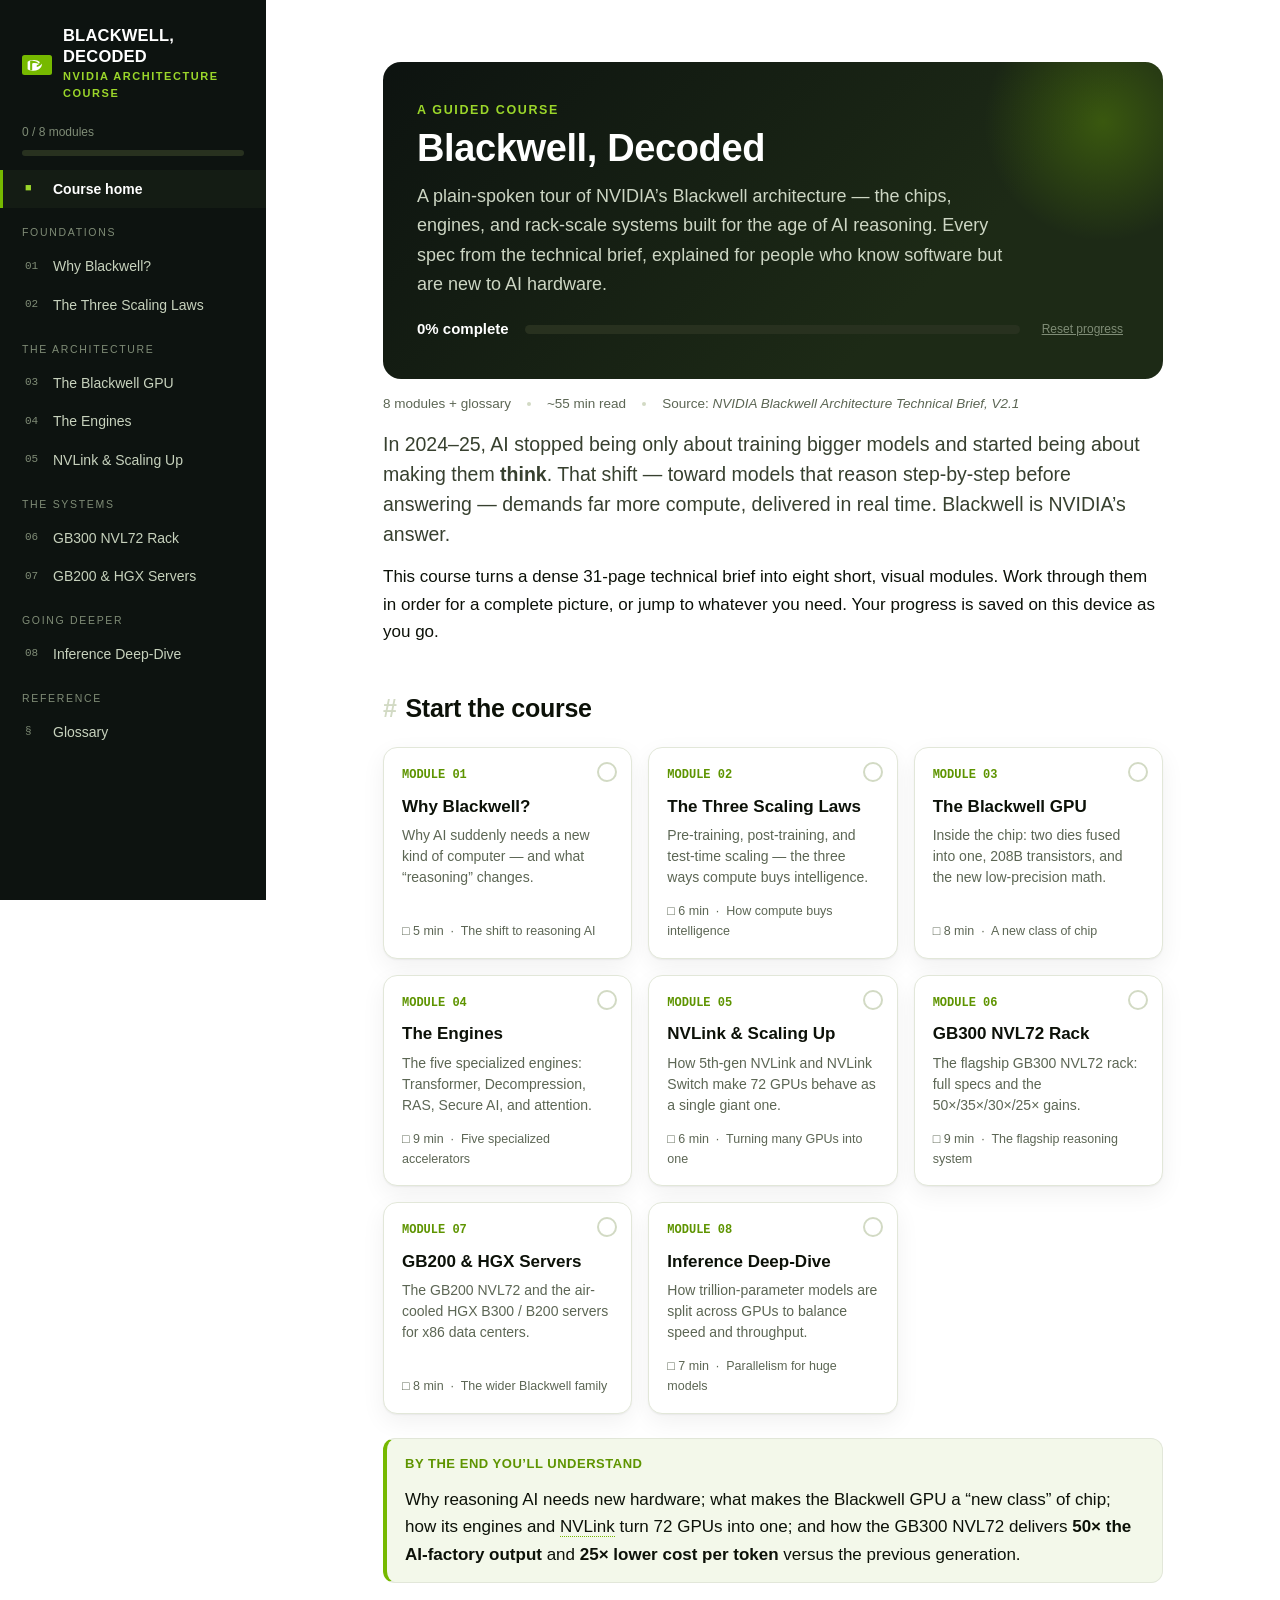
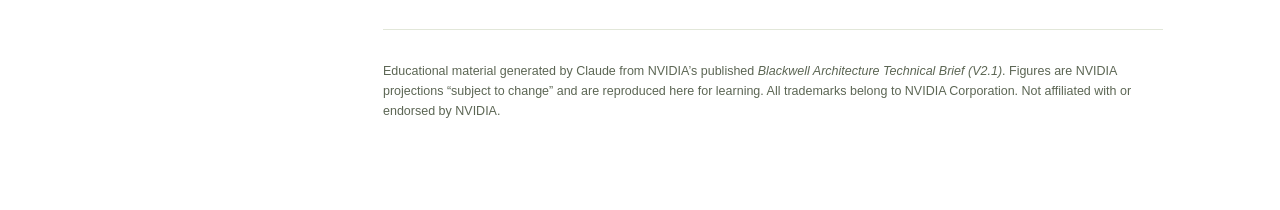
==== index.html @ b834a157 "Initial commit: Blackwell, Decoded course site Static, no-build HTML course on NVIDIA's Blackwell ar" ====
<!DOCTYPE html>
<html lang="en">
<head>
<meta charset="utf-8">
<meta name="viewport" content="width=device-width, initial-scale=1">
<title>Course home · Blackwell, Decoded</title>
<link rel="icon" href="data:image/svg+xml,%3Csvg xmlns='http://www.w3.org/2000/svg' viewBox='0 0 32 32'%3E%3Crect width='32' height='32' rx='6' fill='%2376b900'/%3E%3C/svg%3E">
<link rel="stylesheet" href="assets/style.css">
</head>
<body>
<div id="scrollbar"></div>
<div class="topbar"><button class="burger" aria-label="Menu"><span></span></button><b>Blackwell, <span class="nv">Decoded</span></b></div><div class="scrim"></div>
<div class="layout">
<aside class="sidebar" id="sidebar"><a class="brand" href="index.html"><svg class="logo" viewBox="0 0 48 32" xmlns="http://www.w3.org/2000/svg" aria-hidden="true"><rect width="48" height="32" rx="4" fill="#76b900"/><path d="M13 9.5c5.5-.9 11.5.4 14.5 5.2-3.8-2.2-8-2.4-11.2-1.2v10.8h-3.3V9.5zM9 11.4v11.3c4.6 3.1 11.7 3.7 17.4.6 3.8-2.1 5.6-5.8 5.6-9.6-1.9 2.9-4.8 4.7-8.4 5.6v-3c2.6-.8 4.6-2.4 4.9-5-3.4-3.6-9.6-4.2-16.1-2.4l-3.4 1.9z" fill="#fff"/></svg><span><b>Blackwell,</b> <b>Decoded</b><span>NVIDIA architecture course</span></span></a><div class="sb-prog"><div class="count">0 / 8 modules</div><div class="track"><div class="fill"></div></div></div><ul class="nav"><li><a data-file="index.html" href="index.html"><span class="num">&#9632;</span><span class="lbl">Course home</span></a></li><li class="sec">Foundations</li>
<li><a data-file="01-why-blackwell.html" data-id="why" href="01-why-blackwell.html"><span class="num">01</span><span class="lbl">Why Blackwell?</span><span class="chk"><svg width="16" height="16" viewBox="0 0 16 16" fill="none"><path d="M3 8.4l3.2 3.2L13 4.6" stroke="#76b900" stroke-width="2.2" stroke-linecap="round" stroke-linejoin="round"/></svg></span></a></li>
<li><a data-file="02-scaling-laws.html" data-id="scaling" href="02-scaling-laws.html"><span class="num">02</span><span class="lbl">The Three Scaling Laws</span><span class="chk"><svg width="16" height="16" viewBox="0 0 16 16" fill="none"><path d="M3 8.4l3.2 3.2L13 4.6" stroke="#76b900" stroke-width="2.2" stroke-linecap="round" stroke-linejoin="round"/></svg></span></a></li>
<li class="sec">The Architecture</li>
<li><a data-file="03-blackwell-gpu.html" data-id="gpu" href="03-blackwell-gpu.html"><span class="num">03</span><span class="lbl">The Blackwell GPU</span><span class="chk"><svg width="16" height="16" viewBox="0 0 16 16" fill="none"><path d="M3 8.4l3.2 3.2L13 4.6" stroke="#76b900" stroke-width="2.2" stroke-linecap="round" stroke-linejoin="round"/></svg></span></a></li>
<li><a data-file="04-the-engines.html" data-id="engines" href="04-the-engines.html"><span class="num">04</span><span class="lbl">The Engines</span><span class="chk"><svg width="16" height="16" viewBox="0 0 16 16" fill="none"><path d="M3 8.4l3.2 3.2L13 4.6" stroke="#76b900" stroke-width="2.2" stroke-linecap="round" stroke-linejoin="round"/></svg></span></a></li>
<li><a data-file="05-nvlink.html" data-id="nvlink" href="05-nvlink.html"><span class="num">05</span><span class="lbl">NVLink &amp; Scaling Up</span><span class="chk"><svg width="16" height="16" viewBox="0 0 16 16" fill="none"><path d="M3 8.4l3.2 3.2L13 4.6" stroke="#76b900" stroke-width="2.2" stroke-linecap="round" stroke-linejoin="round"/></svg></span></a></li>
<li class="sec">The Systems</li>
<li><a data-file="06-gb300-nvl72.html" data-id="gb300" href="06-gb300-nvl72.html"><span class="num">06</span><span class="lbl">GB300 NVL72 Rack</span><span class="chk"><svg width="16" height="16" viewBox="0 0 16 16" fill="none"><path d="M3 8.4l3.2 3.2L13 4.6" stroke="#76b900" stroke-width="2.2" stroke-linecap="round" stroke-linejoin="round"/></svg></span></a></li>
<li><a data-file="07-gb200-and-hgx.html" data-id="servers" href="07-gb200-and-hgx.html"><span class="num">07</span><span class="lbl">GB200 &amp; HGX Servers</span><span class="chk"><svg width="16" height="16" viewBox="0 0 16 16" fill="none"><path d="M3 8.4l3.2 3.2L13 4.6" stroke="#76b900" stroke-width="2.2" stroke-linecap="round" stroke-linejoin="round"/></svg></span></a></li>
<li class="sec">Going Deeper</li>
<li><a data-file="08-parallelism.html" data-id="parallel" href="08-parallelism.html"><span class="num">08</span><span class="lbl">Inference Deep-Dive</span><span class="chk"><svg width="16" height="16" viewBox="0 0 16 16" fill="none"><path d="M3 8.4l3.2 3.2L13 4.6" stroke="#76b900" stroke-width="2.2" stroke-linecap="round" stroke-linejoin="round"/></svg></span></a></li><li class="sec">Reference</li><li><a data-file="glossary.html" href="glossary.html"><span class="num">&#167;</span><span class="lbl">Glossary</span></a></li></ul></aside>
<div class="main"><div class="wrap content">

<div class="herobox">
  <div class="kicker">A guided course</div>
  <h1>Blackwell, Decoded</h1>
  <p>A plain-spoken tour of NVIDIA’s Blackwell architecture — the chips, engines, and rack-scale
  systems built for the age of AI reasoning. Every spec from the technical brief, explained for people who
  know software but are new to AI hardware.</p>
  <div class="bigprog">
    <span class="pct">0% complete</span>
    <div class="track"><div class="fill"></div></div>
    <button class="reset">Reset progress</button>
  </div>
</div>

<div class="meta">
  <span>8 modules + glossary</span><span class="dot"></span>
  <span>~55 min read</span><span class="dot"></span>
  <span>Source: <em>NVIDIA Blackwell Architecture Technical Brief, V2.1</em></span>
</div>

<p class="lede">In 2024–25, AI stopped being only about training bigger models and started being about
making them <strong>think</strong>. That shift — toward models that reason step-by-step before answering —
demands far more compute, delivered in real time. Blackwell is NVIDIA’s answer.</p>

<p>This course turns a dense 31-page technical brief into eight short, visual modules. Work through them in order
for a complete picture, or jump to whatever you need. Your progress is saved on this device as you go.</p>

<h2><span class="hsh">#</span>Start the course</h2>
<div class="cardgrid"><a class="mcard" data-id="why" href="01-why-blackwell.html"><span class="badge"><svg width="16" height="16" viewBox="0 0 16 16" fill="none"><path d="M3 8.4l3.2 3.2L13 4.6" stroke="#76b900" stroke-width="2.2" stroke-linecap="round" stroke-linejoin="round"/></svg></span><span class="n">MODULE 01</span><h3>Why Blackwell?</h3><p>Why AI suddenly needs a new kind of computer — and what “reasoning” changes.</p><span class="foot">&#9633; 5 min  ·  The shift to reasoning AI</span></a><a class="mcard" data-id="scaling" href="02-scaling-laws.html"><span class="badge"><svg width="16" height="16" viewBox="0 0 16 16" fill="none"><path d="M3 8.4l3.2 3.2L13 4.6" stroke="#76b900" stroke-width="2.2" stroke-linecap="round" stroke-linejoin="round"/></svg></span><span class="n">MODULE 02</span><h3>The Three Scaling Laws</h3><p>Pre-training, post-training, and test-time scaling — the three ways compute buys intelligence.</p><span class="foot">&#9633; 6 min  ·  How compute buys intelligence</span></a><a class="mcard" data-id="gpu" href="03-blackwell-gpu.html"><span class="badge"><svg width="16" height="16" viewBox="0 0 16 16" fill="none"><path d="M3 8.4l3.2 3.2L13 4.6" stroke="#76b900" stroke-width="2.2" stroke-linecap="round" stroke-linejoin="round"/></svg></span><span class="n">MODULE 03</span><h3>The Blackwell GPU</h3><p>Inside the chip: two dies fused into one, 208B transistors, and the new low-precision math.</p><span class="foot">&#9633; 8 min  ·  A new class of chip</span></a><a class="mcard" data-id="engines" href="04-the-engines.html"><span class="badge"><svg width="16" height="16" viewBox="0 0 16 16" fill="none"><path d="M3 8.4l3.2 3.2L13 4.6" stroke="#76b900" stroke-width="2.2" stroke-linecap="round" stroke-linejoin="round"/></svg></span><span class="n">MODULE 04</span><h3>The Engines</h3><p>The five specialized engines: Transformer, Decompression, RAS, Secure AI, and attention.</p><span class="foot">&#9633; 9 min  ·  Five specialized accelerators</span></a><a class="mcard" data-id="nvlink" href="05-nvlink.html"><span class="badge"><svg width="16" height="16" viewBox="0 0 16 16" fill="none"><path d="M3 8.4l3.2 3.2L13 4.6" stroke="#76b900" stroke-width="2.2" stroke-linecap="round" stroke-linejoin="round"/></svg></span><span class="n">MODULE 05</span><h3>NVLink &amp; Scaling Up</h3><p>How 5th-gen NVLink and NVLink Switch make 72 GPUs behave as a single giant one.</p><span class="foot">&#9633; 6 min  ·  Turning many GPUs into one</span></a><a class="mcard" data-id="gb300" href="06-gb300-nvl72.html"><span class="badge"><svg width="16" height="16" viewBox="0 0 16 16" fill="none"><path d="M3 8.4l3.2 3.2L13 4.6" stroke="#76b900" stroke-width="2.2" stroke-linecap="round" stroke-linejoin="round"/></svg></span><span class="n">MODULE 06</span><h3>GB300 NVL72 Rack</h3><p>The flagship GB300 NVL72 rack: full specs and the 50×/35×/30×/25× gains.</p><span class="foot">&#9633; 9 min  ·  The flagship reasoning system</span></a><a class="mcard" data-id="servers" href="07-gb200-and-hgx.html"><span class="badge"><svg width="16" height="16" viewBox="0 0 16 16" fill="none"><path d="M3 8.4l3.2 3.2L13 4.6" stroke="#76b900" stroke-width="2.2" stroke-linecap="round" stroke-linejoin="round"/></svg></span><span class="n">MODULE 07</span><h3>GB200 &amp; HGX Servers</h3><p>The GB200 NVL72 and the air-cooled HGX B300 / B200 servers for x86 data centers.</p><span class="foot">&#9633; 8 min  ·  The wider Blackwell family</span></a><a class="mcard" data-id="parallel" href="08-parallelism.html"><span class="badge"><svg width="16" height="16" viewBox="0 0 16 16" fill="none"><path d="M3 8.4l3.2 3.2L13 4.6" stroke="#76b900" stroke-width="2.2" stroke-linecap="round" stroke-linejoin="round"/></svg></span><span class="n">MODULE 08</span><h3>Inference Deep-Dive</h3><p>How trillion-parameter models are split across GPUs to balance speed and throughput.</p><span class="foot">&#9633; 7 min  ·  Parallelism for huge models</span></a></div>

<div class="callout key">
  <div class="t">By the end you’ll understand</div>
  <p>Why reasoning AI needs new hardware; what makes the Blackwell GPU a “new class” of chip; how its
  engines and <span class="gloss" data-term="NVLink">NVLink</span> turn 72 GPUs into one; and how the GB300 NVL72 delivers <strong>50× the AI-factory
  output</strong> and <strong>25× lower cost per token</strong> versus the previous generation.</p>
</div>

<div class="foot-note">
  <p>Educational material generated by Claude from NVIDIA’s published <em>Blackwell Architecture Technical
  Brief (V2.1)</em>. Figures are NVIDIA projections “subject to change” and are reproduced here for
  learning. All trademarks belong to NVIDIA Corporation. Not affiliated with or endorsed by NVIDIA.</p>
</div>

</div></div>
</div>
<script src="assets/glossary.js"></script>
<script src="assets/app.js"></script>

</body>
</html>
---- assets/style.css ----
/* ===========================================================
   Blackwell, Decoded — shared stylesheet
   =========================================================== */
:root{
  --nv:#76b900; --nv-d:#5e9400; --nv-l:#9bd62a;
  --ink:#0c1108; --bg:#ffffff; --soft:#f5f7f1; --soft2:#eef2e6;
  --muted:#5c6654; --line:#e2e7d9; --line2:#d2dac4;
  --sb:#0d1310; --sb2:#141c14; --sb-fg:#c7d2bd; --sb-mut:#7f8c76;
  --warn:#b8860b; --warnbg:#fff8e6; --info:#2f6f8f;
  --shadow:0 1px 2px rgba(12,17,8,.06),0 8px 24px rgba(12,17,8,.06);
  --radius:14px; --maxw:860px; --sbw:266px;
  --mono:"SF Mono",ui-monospace,"Cascadia Code","Roboto Mono",Menlo,Consolas,monospace;
  --sans:-apple-system,BlinkMacSystemFont,"Segoe UI",Inter,Roboto,"Helvetica Neue",Arial,sans-serif;
}
*{box-sizing:border-box}
html{scroll-behavior:smooth}
body{
  margin:0;font-family:var(--sans);color:var(--ink);background:var(--bg);
  line-height:1.62;font-size:17px;-webkit-font-smoothing:antialiased;
}
a{color:var(--nv-d);text-decoration:none}
a:hover{text-decoration:underline}

/* progress bar at very top */
#scrollbar{position:fixed;top:0;left:0;height:3px;width:0;background:linear-gradient(90deg,var(--nv),var(--nv-l));z-index:60;transition:width .1s linear}

/* ---------- layout ---------- */
.layout{display:flex;min-height:100vh}
.sidebar{
  width:var(--sbw);flex:0 0 var(--sbw);background:var(--sb);color:var(--sb-fg);
  position:sticky;top:0;height:100vh;overflow-y:auto;padding:22px 0 40px;
}
.main{flex:1;min-width:0;display:flex;flex-direction:column}
.wrap{width:100%;max-width:var(--maxw);margin:0 auto;padding:54px 40px 80px}

/* ---------- sidebar ---------- */
.brand{display:flex;align-items:center;gap:11px;padding:4px 22px 18px;text-decoration:none}
.brand .logo{width:30px;height:30px;flex:0 0 30px}
.brand b{color:#fff;font-size:16.5px;letter-spacing:.2px;line-height:1.15}
.brand span{display:block;color:var(--nv-l);font-size:11px;font-weight:600;letter-spacing:.14em;text-transform:uppercase}
.sb-prog{margin:2px 22px 14px;font-size:12px;color:var(--sb-mut)}
.sb-prog .track{height:6px;background:#28311f;border-radius:99px;overflow:hidden;margin-top:7px}
.sb-prog .fill{height:100%;width:0;background:linear-gradient(90deg,var(--nv),var(--nv-l));border-radius:99px;transition:width .4s ease}
.nav{list-style:none;margin:6px 0 0;padding:0}
.nav .sec{font-size:10.5px;letter-spacing:.16em;text-transform:uppercase;color:var(--sb-mut);padding:16px 22px 6px}
.nav a{
  display:flex;align-items:center;gap:10px;padding:8px 22px;color:var(--sb-fg);
  font-size:14px;border-left:3px solid transparent;text-decoration:none
}
.nav a:hover{background:var(--sb2);text-decoration:none}
.nav a.active{background:var(--sb2);border-left-color:var(--nv);color:#fff;font-weight:600}
.nav .num{font-family:var(--mono);font-size:11px;color:var(--sb-mut);width:18px;flex:0 0 18px}
.nav a.active .num{color:var(--nv-l)}
.nav .chk{margin-left:auto;width:16px;height:16px;flex:0 0 16px;opacity:0}
.nav a.done .chk{opacity:1}
.nav a.done .num{color:var(--nv)}

/* ---------- mobile top bar ---------- */
.topbar{display:none;position:sticky;top:0;z-index:40;background:var(--sb);color:#fff;
  align-items:center;gap:12px;padding:11px 16px}
.topbar b{font-size:15px}
.topbar .nv{color:var(--nv-l)}
.burger{background:none;border:0;cursor:pointer;padding:6px;display:flex}
.burger span{display:block;width:22px;height:2px;background:#fff;position:relative}
.burger span::before,.burger span::after{content:"";position:absolute;left:0;width:22px;height:2px;background:#fff}
.burger span::before{top:-7px}.burger span::after{top:7px}
.scrim{display:none;position:fixed;inset:0;background:rgba(0,0,0,.45);z-index:45}

/* ---------- hero / headings ---------- */
.kicker{font-size:12.5px;font-weight:700;letter-spacing:.13em;text-transform:uppercase;color:var(--nv-d)}
h1{font-size:38px;line-height:1.1;letter-spacing:-.01em;margin:.32em 0 .3em;font-weight:800}
h2{font-size:25px;line-height:1.2;margin:1.9em 0 .55em;font-weight:750;letter-spacing:-.01em;scroll-margin-top:78px}
h2 .hsh{color:var(--line2);font-weight:600;margin-right:.35em}
h3{font-size:18.5px;margin:1.6em 0 .4em;font-weight:700}
p{margin:.7em 0}
.lede{font-size:19.5px;line-height:1.55;color:#37402f}
.meta{display:flex;flex-wrap:wrap;gap:8px 16px;align-items:center;color:var(--muted);font-size:13.5px;margin:14px 0 4px}
.meta .dot{width:4px;height:4px;border-radius:99px;background:var(--line2)}
hr{border:0;border-top:1px solid var(--line);margin:34px 0}

/* ---------- key-number stat cards ---------- */
.stats{display:grid;grid-template-columns:repeat(auto-fit,minmax(150px,1fr));gap:14px;margin:22px 0}
.stat{background:var(--soft);border:1px solid var(--line);border-radius:var(--radius);padding:16px 16px 14px}
.stat .big{font-size:30px;font-weight:800;letter-spacing:-.02em;color:var(--nv-d);line-height:1}
.stat .lab{font-size:13px;color:var(--muted);margin-top:6px}
.stat.alt .big{color:var(--ink)}

/* ---------- callouts ---------- */
.callout{border:1px solid var(--line);border-left:4px solid var(--nv);background:var(--soft);
  border-radius:12px;padding:14px 18px;margin:20px 0}
.callout .t{font-weight:700;font-size:13px;letter-spacing:.04em;text-transform:uppercase;color:var(--nv-d);margin-bottom:3px}
.callout.key{border-left-color:var(--nv);background:#f3f8ea}
.callout.note{border-left-color:var(--info);background:#eef5f8}
.callout.note .t{color:var(--info)}
.callout.warn{border-left-color:var(--warn);background:var(--warnbg)}
.callout.warn .t{color:var(--warn)}
.callout p:first-child{margin-top:0}.callout p:last-child{margin-bottom:0}

/* ---------- tables ---------- */
.tablewrap{overflow-x:auto;margin:20px 0;border:1px solid var(--line);border-radius:12px}
table{border-collapse:collapse;width:100%;font-size:14.5px}
caption{caption-side:top;text-align:left;font-size:13px;color:var(--muted);padding:10px 14px 2px}
th,td{padding:10px 14px;text-align:left;border-bottom:1px solid var(--line)}
thead th{background:var(--soft2);font-size:12.5px;letter-spacing:.03em;text-transform:uppercase;color:#3c4632;position:sticky;top:0}
tbody tr:last-child td{border-bottom:0}
tbody tr:hover{background:#fafcf5}
td.num,th.num{font-family:var(--mono);font-variant-numeric:tabular-nums;text-align:right}
.hl{color:var(--nv-d);font-weight:700}

/* ---------- glossary inline term ---------- */
.gloss{border-bottom:1.5px dotted var(--nv);cursor:help;position:relative}
.tip{position:fixed;z-index:70;max-width:300px;background:var(--ink);color:#eef3e6;
  font-size:13.5px;line-height:1.5;padding:11px 13px;border-radius:10px;box-shadow:0 10px 30px rgba(0,0,0,.28);
  opacity:0;transform:translateY(4px);transition:opacity .12s,transform .12s;pointer-events:none}
.tip.show{opacity:1;transform:translateY(0)}
.tip b{color:var(--nv-l)}

/* ---------- diagrams ---------- */
figure{margin:24px 0}
.diagram{background:var(--soft);border:1px solid var(--line);border-radius:var(--radius);padding:20px}
.diagram svg{display:block;width:100%;height:auto}
figcaption{font-size:13px;color:var(--muted);margin-top:9px;text-align:center}
.legend{display:flex;flex-wrap:wrap;gap:6px 16px;justify-content:center;margin-top:10px;font-size:12.5px;color:var(--muted)}
.legend i{display:inline-block;width:11px;height:11px;border-radius:3px;margin-right:6px;vertical-align:-1px}

/* ---------- compare two-col ---------- */
.duo{display:grid;grid-template-columns:1fr 1fr;gap:14px;margin:20px 0}
.duo .card{border:1px solid var(--line);border-radius:12px;padding:16px 18px;background:#fff}
.duo .card h4{margin:0 0 6px;font-size:15px}
.duo .card.win{border-color:var(--nv);background:#f3f8ea}
@media(max-width:620px){.duo{grid-template-columns:1fr}}

/* ---------- pills / chips ---------- */
.pill{display:inline-block;font-size:12px;font-weight:600;padding:3px 10px;border-radius:99px;background:var(--soft2);color:#3c4632;margin:0 4px 4px 0}
.pill.g{background:#e7f3d4;color:var(--nv-d)}

/* ---------- list styling ---------- */
.content ul,.content ol{padding-left:22px;margin:.6em 0}
.content li{margin:.32em 0}
.content li::marker{color:var(--nv-d)}

/* ---------- complete button + pager ---------- */
.done-row{display:flex;align-items:center;gap:14px;flex-wrap:wrap;margin:34px 0 0}
.btn{display:inline-flex;align-items:center;gap:9px;border:0;cursor:pointer;font-family:inherit;
  font-size:15px;font-weight:650;padding:11px 20px;border-radius:11px;background:var(--nv);color:#0c1108;transition:.15s}
.btn:hover{background:var(--nv-d);color:#fff;text-decoration:none}
.btn.ghost{background:transparent;border:1.5px solid var(--line2);color:var(--ink)}
.btn.ghost:hover{border-color:var(--nv);background:var(--soft);color:var(--ink)}
.btn.done-state{background:#eaf3da;color:var(--nv-d);cursor:default}
.pager{display:flex;justify-content:space-between;gap:14px;margin-top:30px;padding-top:26px;border-top:1px solid var(--line)}
.pager a{flex:1;border:1px solid var(--line);border-radius:12px;padding:13px 16px;display:block;background:#fff;transition:.15s}
.pager a:hover{border-color:var(--nv);background:var(--soft);text-decoration:none}
.pager .dir{font-size:12px;color:var(--muted);text-transform:uppercase;letter-spacing:.08em}
.pager .ttl{font-weight:650;color:var(--ink);font-size:15px;margin-top:2px}
.pager a.next{text-align:right}
.pager a.disabled{opacity:.35;pointer-events:none}
@media(max-width:520px){.pager{flex-direction:column}}

/* ---------- index / landing ---------- */
.cardgrid{display:grid;grid-template-columns:repeat(auto-fill,minmax(248px,1fr));gap:16px;margin:24px 0}
.mcard{border:1px solid var(--line);border-radius:var(--radius);padding:18px 18px 16px;background:#fff;
  display:flex;flex-direction:column;transition:.16s;text-decoration:none;color:inherit;position:relative;box-shadow:var(--shadow)}
.mcard:hover{border-color:var(--nv);transform:translateY(-2px);text-decoration:none}
.mcard .n{font-family:var(--mono);font-size:12px;color:var(--nv-d);font-weight:600}
.mcard h3{margin:7px 0 5px;font-size:17px}
.mcard p{margin:0;font-size:14px;color:var(--muted);line-height:1.5}
.mcard .foot{margin-top:auto;padding-top:13px;font-size:12.5px;color:var(--muted);display:flex;align-items:center;gap:8px}
.mcard .badge{position:absolute;top:14px;right:14px;width:20px;height:20px;border-radius:99px;border:2px solid var(--line2);display:flex;align-items:center;justify-content:center}
.mcard.done .badge{background:var(--nv);border-color:var(--nv)}
.mcard.done .badge svg{display:block}
.mcard .badge svg{display:none;width:11px;height:11px}
.herobox{background:linear-gradient(135deg,#0d1310,#1d2a16 70%);color:#fff;border-radius:18px;padding:38px 34px;margin:8px 0 6px;position:relative;overflow:hidden}
.herobox::after{content:"";position:absolute;right:-60px;top:-60px;width:240px;height:240px;background:radial-gradient(circle,rgba(118,185,0,.32),transparent 70%)}
.herobox .kicker{color:var(--nv-l)}
.herobox h1{color:#fff;margin:.2em 0 .25em}
.herobox p{color:#cdd6c4;max-width:60ch;font-size:18px}
.bigprog{display:flex;align-items:center;gap:16px;margin:18px 0 0;flex-wrap:wrap}
.bigprog .track{flex:1;min-width:180px;height:9px;background:#28311f;border-radius:99px;overflow:hidden}
.bigprog .fill{height:100%;width:0;background:linear-gradient(90deg,var(--nv),var(--nv-l));transition:width .5s}
.bigprog .pct{font-weight:700;color:#fff;font-size:15px}
.reset{background:none;border:0;color:var(--sb-mut);font-size:12px;cursor:pointer;text-decoration:underline;margin-left:auto}

/* ---------- footer ---------- */
.foot-note{margin-top:46px;padding:22px 0 0;border-top:1px solid var(--line);font-size:12.5px;color:var(--muted)}
.foot-note a{color:var(--muted);text-decoration:underline}

/* ---------- responsive ---------- */
@media(max-width:900px){
  .sidebar{position:fixed;left:0;top:0;z-index:50;transform:translateX(-100%);transition:transform .25s ease;box-shadow:0 0 40px rgba(0,0,0,.3)}
  body.nav-open .sidebar{transform:translateX(0)}
  body.nav-open .scrim{display:block}
  .topbar{display:flex}
  .wrap{padding:30px 20px 64px}
  h1{font-size:30px}h2{font-size:22px}
  body{font-size:16px}
}
@media print{.sidebar,.topbar,.done-row,.pager,#scrollbar{display:none}.wrap{max-width:none}}
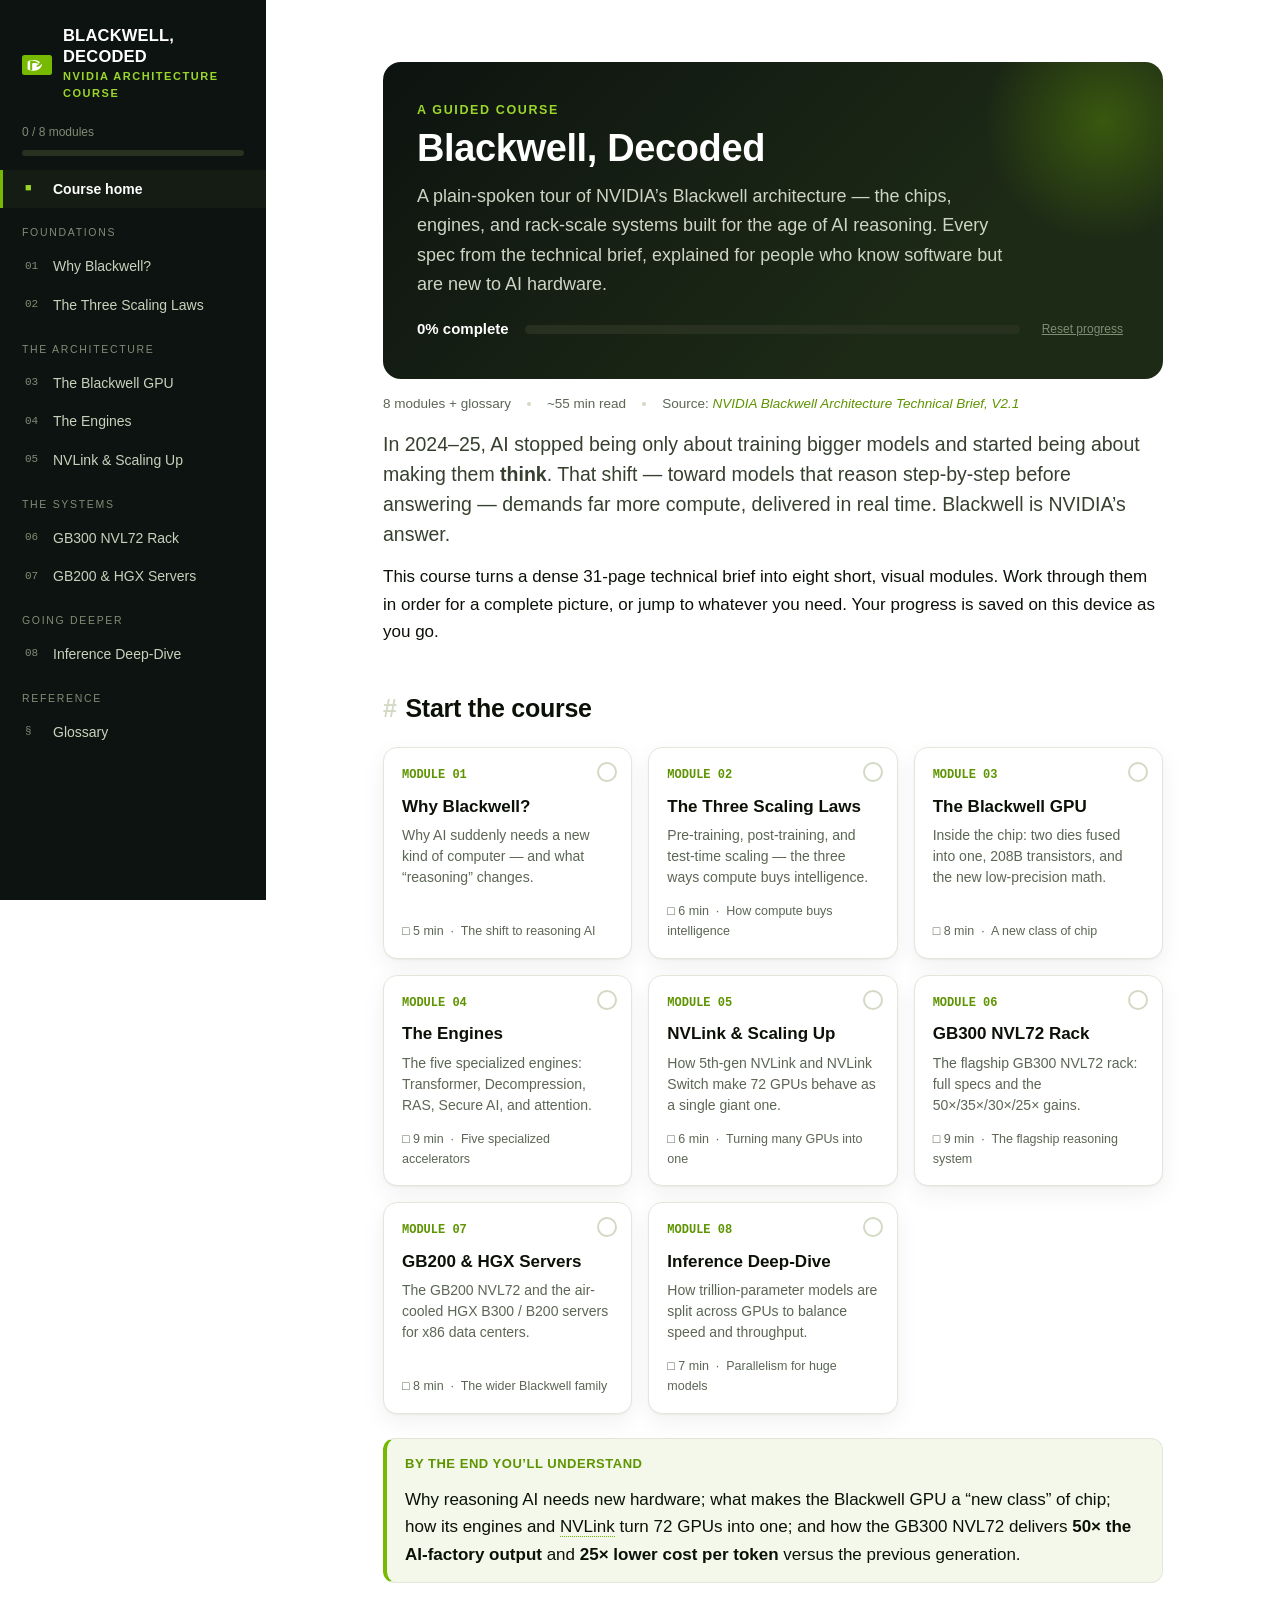
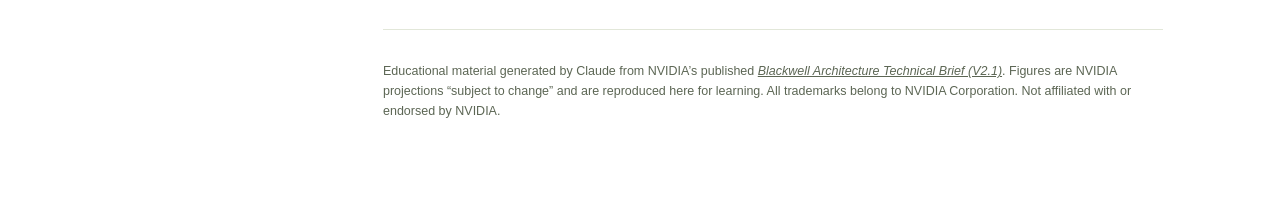
==== commit 3fe57ab0: "Link source citations to NVIDIA Blackwell brief Make the existing 'Source' mentions clickable, point" ====
--- a/index.html
+++ b/index.html
@@ -41,7 +41,7 @@
 <div class="meta">
   <span>8 modules + glossary</span><span class="dot"></span>
   <span>~55 min read</span><span class="dot"></span>
-  <span>Source: <em>NVIDIA Blackwell Architecture Technical Brief, V2.1</em></span>
+  <span>Source: <a href="https://resources.nvidia.com/en-us-blackwell-architecture" target="_blank" rel="noopener"><em>NVIDIA Blackwell Architecture Technical Brief, V2.1</em></a></span>
 </div>
 
 <p class="lede">In 2024–25, AI stopped being only about training bigger models and started being about
@@ -62,8 +62,8 @@
 </div>
 
 <div class="foot-note">
-  <p>Educational material generated by Claude from NVIDIA’s published <em>Blackwell Architecture Technical
-  Brief (V2.1)</em>. Figures are NVIDIA projections “subject to change” and are reproduced here for
+  <p>Educational material generated by Claude from NVIDIA’s published <a href="https://resources.nvidia.com/en-us-blackwell-architecture" target="_blank" rel="noopener"><em>Blackwell Architecture Technical
+  Brief (V2.1)</em></a>. Figures are NVIDIA projections “subject to change” and are reproduced here for
   learning. All trademarks belong to NVIDIA Corporation. Not affiliated with or endorsed by NVIDIA.</p>
 </div>
 
